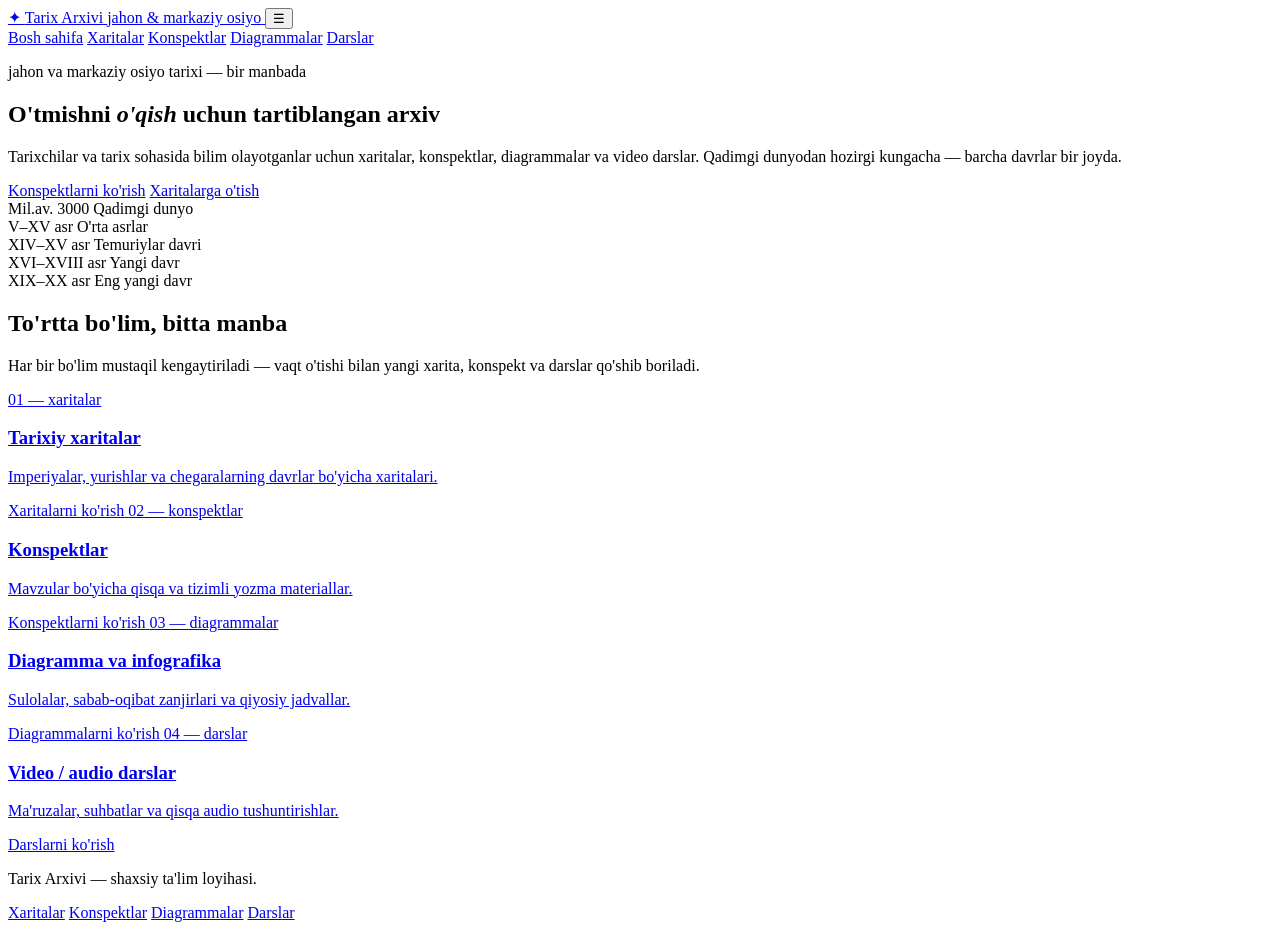
==== index.html @ 91f97379 "Create index.html" ====
<!DOCTYPE html>
<html lang="uz">
<head>
<meta charset="UTF-8">
<meta name="viewport" content="width=device-width, initial-scale=1.0">
<title>Tarix Arxivi — xaritalar, konspektlar va diagrammalar</title>
<meta name="description" content="Tarixchilar va tarix o'rganuvchilar uchun xaritalar, konspektlar, diagrammalar va video darslar to'plamlangan manba.">
<link rel="stylesheet" href="css/style.css">
</head>
<body>

<header class="site-header">
  <div class="wrap">
    <a href="index.html" class="brand">
      <span class="brand-mark">✦</span>
      <span class="brand-name">Tarix Arxivi</span>
      <span class="brand-sub">jahon &amp; markaziy osiyo</span>
    </a>
    <button class="nav-toggle" id="navToggle" aria-label="Menyuni ochish">☰</button>
    <nav class="main-nav" id="mainNav">
      <a href="index.html" class="active">Bosh sahifa</a>
      <a href="xaritalar.html">Xaritalar</a>
      <a href="konspektlar.html">Konspektlar</a>
      <a href="diagrammalar.html">Diagrammalar</a>
      <a href="darslar.html">Darslar</a>
    </nav>
  </div>
</header>

<section class="hero">
  <div class="wrap">
    <p class="hero-eyebrow">jahon va markaziy osiyo tarixi — bir manbada</p>
    <h1>O'tmishni <em>o'qish</em> uchun tartiblangan arxiv</h1>
    <p class="hero-lede">Tarixchilar va tarix sohasida bilim olayotganlar uchun xaritalar, konspektlar, diagrammalar va video darslar. Qadimgi dunyodan hozirgi kungacha — barcha davrlar bir joyda.</p>
    <div class="hero-actions">
      <a href="konspektlar.html" class="btn btn-primary">Konspektlarni ko'rish</a>
      <a href="xaritalar.html" class="btn btn-outline">Xaritalarga o'tish</a>
    </div>
  </div>
</section>

<section class="timeline">
  <div class="wrap">
    <div class="timeline-track">
      <div class="timeline-item">
        <span class="t-year">Mil.av. 3000</span>
        <span class="t-label">Qadimgi dunyo</span>
      </div>
      <div class="timeline-item">
        <span class="t-year">V–XV asr</span>
        <span class="t-label">O'rta asrlar</span>
      </div>
      <div class="timeline-item">
        <span class="t-year">XIV–XV asr</span>
        <span class="t-label">Temuriylar davri</span>
      </div>
      <div class="timeline-item">
        <span class="t-year">XVI–XVIII asr</span>
        <span class="t-label">Yangi davr</span>
      </div>
      <div class="timeline-item">
        <span class="t-year">XIX–XX asr</span>
        <span class="t-label">Eng yangi davr</span>
      </div>
    </div>
  </div>
</section>

<section class="wrap">
  <div class="section-heading">
    <h2>To'rtta bo'lim, bitta manba</h2>
    <p>Har bir bo'lim mustaqil kengaytiriladi — vaqt o'tishi bilan yangi xarita, konspekt va darslar qo'shib boriladi.</p>
  </div>
  <div class="card-grid">
    <a href="xaritalar.html" class="catalog-card">
      <span class="c-index">01 — xaritalar</span>
      <h3>Tarixiy xaritalar</h3>
      <p>Imperiyalar, yurishlar va chegaralarning davrlar bo'yicha xaritalari.</p>
      <span class="c-arrow">Xaritalarni ko'rish</span>
    </a>
    <a href="konspektlar.html" class="catalog-card">
      <span class="c-index">02 — konspektlar</span>
      <h3>Konspektlar</h3>
      <p>Mavzular bo'yicha qisqa va tizimli yozma materiallar.</p>
      <span class="c-arrow">Konspektlarni ko'rish</span>
    </a>
    <a href="diagrammalar.html" class="catalog-card">
      <span class="c-index">03 — diagrammalar</span>
      <h3>Diagramma va infografika</h3>
      <p>Sulolalar, sabab-oqibat zanjirlari va qiyosiy jadvallar.</p>
      <span class="c-arrow">Diagrammalarni ko'rish</span>
    </a>
    <a href="darslar.html" class="catalog-card">
      <span class="c-index">04 — darslar</span>
      <h3>Video / audio darslar</h3>
      <p>Ma'ruzalar, suhbatlar va qisqa audio tushuntirishlar.</p>
      <span class="c-arrow">Darslarni ko'rish</span>
    </a>
  </div>
</section>

<footer class="site-footer">
  <div class="wrap">
    <p>Tarix Arxivi — shaxsiy ta'lim loyihasi.</p>
    <nav class="footer-links">
      <a href="xaritalar.html">Xaritalar</a>
      <a href="konspektlar.html">Konspektlar</a>
      <a href="diagrammalar.html">Diagrammalar</a>
      <a href="darslar.html">Darslar</a>
    </nav>
  </div>
</footer>

<script src="js/main.js"></script>
</body>
</html>
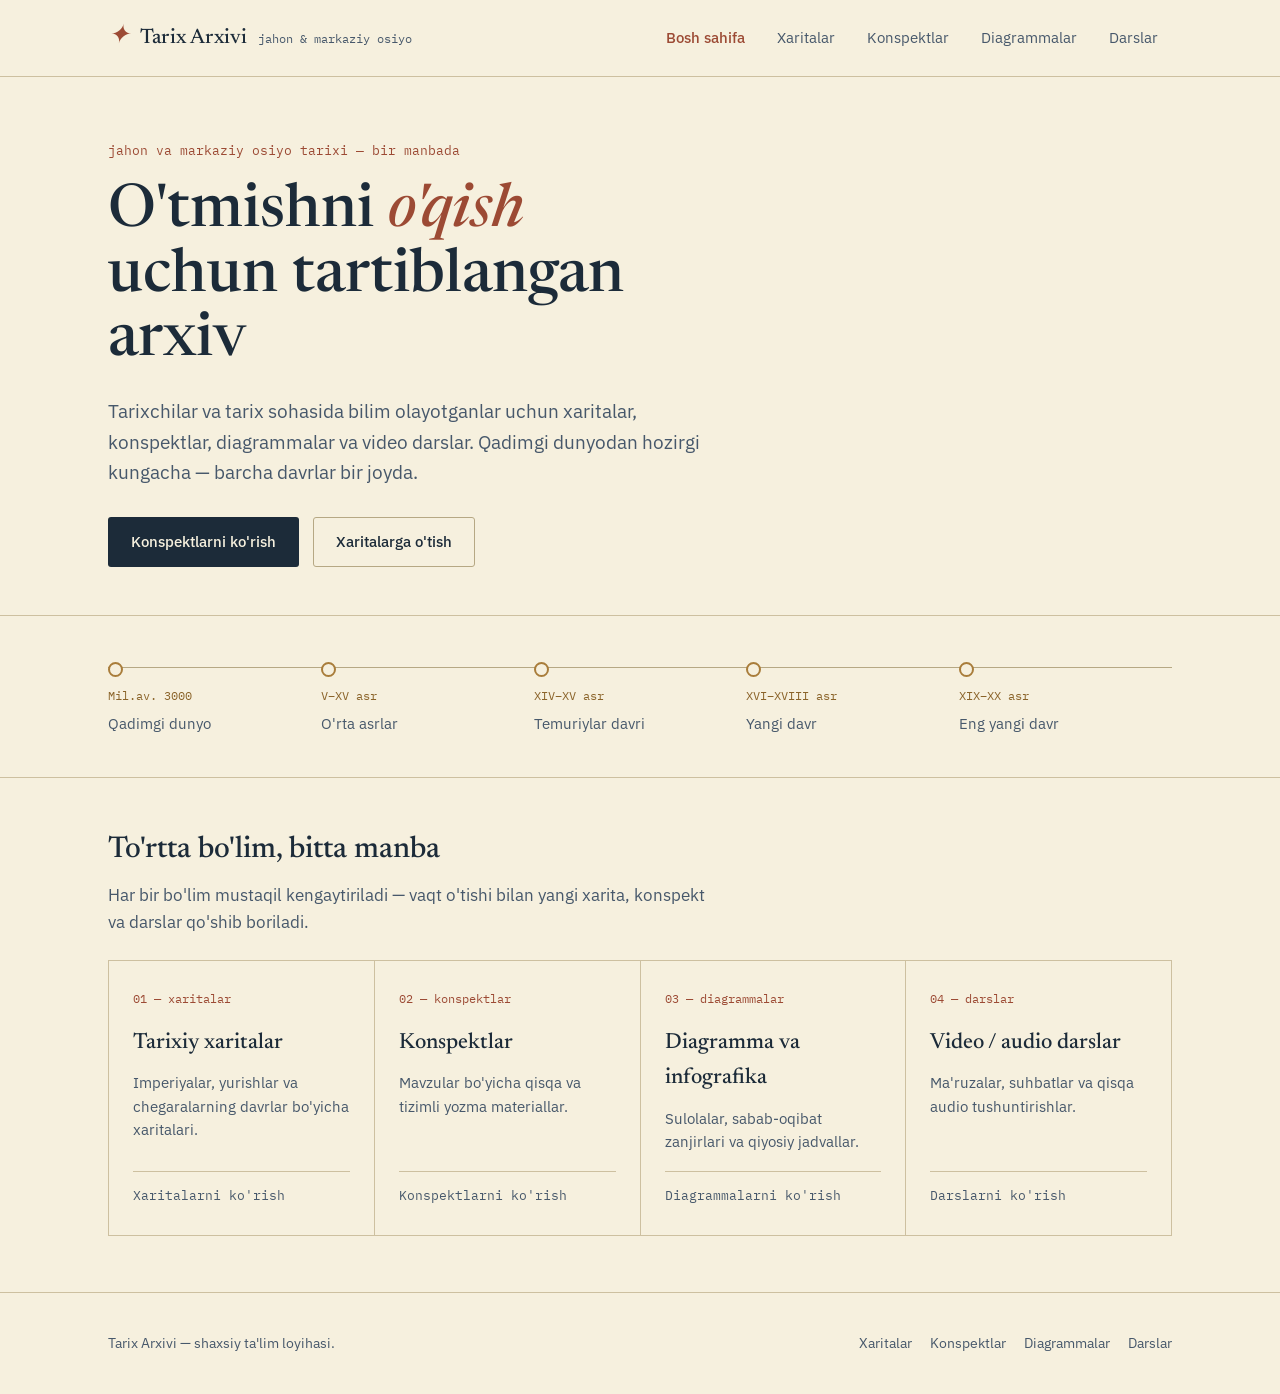
==== commit f8967716: "Update index.html" ====
--- a/index.html
+++ b/index.html
@@ -1,6 +1,7 @@
 <!DOCTYPE html>
 <html lang="uz">
 <head>
+  <meta name="google-site-verification" content="k8UO2YKH0HtpyxXB0EALM61pjePaF3m6Kvmbzlwe29Y" />
 <meta charset="UTF-8">
 <meta name="viewport" content="width=device-width, initial-scale=1.0">
 <title>Tarix Arxivi — xaritalar, konspektlar va diagrammalar</title>
--- a/css/style.css
+++ b/css/style.css
@@ -0,0 +1,589 @@
+/* ==========================================================================
+   TARIX ARXIVI — asosiy uslublar
+   ========================================================================== */
+
+@import url('https://fonts.googleapis.com/css2?family=Newsreader:ital,opsz,wght@0,6..72,400;0,6..72,500;0,6..72,600;1,6..72,400;1,6..72,500&family=IBM+Plex+Sans:wght@400;500;600&family=IBM+Plex+Mono:wght@400;500&display=swap');
+
+:root {
+  --ink: #1c2b39;
+  --ink-soft: #47586b;
+  --paper: #f6f0de;
+  --paper-deep: #ece0c2;
+  --bronze: #a97d3b;
+  --bronze-deep: #8a6329;
+  --rust: #9c4a34;
+  --line: #cdc0a0;
+  --line-deep: #b6a884;
+
+  --font-display: 'Newsreader', Georgia, serif;
+  --font-body: 'IBM Plex Sans', -apple-system, sans-serif;
+  --font-mono: 'IBM Plex Mono', monospace;
+
+  --max-width: 1120px;
+}
+
+* { box-sizing: border-box; }
+
+html {
+  scroll-behavior: smooth;
+}
+
+body {
+  margin: 0;
+  background: var(--paper);
+  color: var(--ink);
+  font-family: var(--font-body);
+  font-size: 17px;
+  line-height: 1.6;
+  -webkit-font-smoothing: antialiased;
+}
+
+@media (prefers-reduced-motion: reduce) {
+  html { scroll-behavior: auto; }
+  * { animation-duration: 0.001ms !important; transition-duration: 0.001ms !important; }
+}
+
+a { color: inherit; }
+
+img { max-width: 100%; display: block; }
+
+.wrap {
+  max-width: var(--max-width);
+  margin: 0 auto;
+  padding: 0 28px;
+}
+
+a:focus-visible,
+button:focus-visible,
+input:focus-visible,
+select:focus-visible {
+  outline: 2px solid var(--rust);
+  outline-offset: 3px;
+}
+
+.site-header {
+  position: sticky;
+  top: 0;
+  z-index: 40;
+  background: var(--paper);
+  border-bottom: 1px solid var(--line);
+}
+
+.site-header .wrap {
+  display: flex;
+  align-items: center;
+  justify-content: space-between;
+  height: 76px;
+}
+
+.brand {
+  display: flex;
+  align-items: baseline;
+  gap: 10px;
+  text-decoration: none;
+  color: var(--ink);
+}
+
+.brand-mark {
+  font-family: var(--font-display);
+  font-style: italic;
+  font-size: 26px;
+  font-weight: 500;
+  color: var(--rust);
+}
+
+.brand-name {
+  font-family: var(--font-display);
+  font-size: 21px;
+  font-weight: 500;
+  letter-spacing: 0.01em;
+}
+
+.brand-sub {
+  display: none;
+  font-family: var(--font-mono);
+  font-size: 12px;
+  color: var(--ink-soft);
+}
+
+@media (min-width: 640px) {
+  .brand-sub { display: inline; }
+}
+
+.main-nav {
+  display: flex;
+  gap: 4px;
+}
+
+.main-nav a {
+  text-decoration: none;
+  font-size: 15px;
+  color: var(--ink-soft);
+  padding: 8px 14px;
+  border-radius: 3px;
+  transition: color 0.15s ease, background 0.15s ease;
+}
+
+.main-nav a:hover {
+  color: var(--ink);
+  background: var(--paper-deep);
+}
+
+.main-nav a.active {
+  color: var(--rust);
+  font-weight: 500;
+}
+
+.nav-toggle {
+  display: none;
+  background: none;
+  border: 1px solid var(--line-deep);
+  border-radius: 3px;
+  width: 40px;
+  height: 40px;
+  font-size: 20px;
+  color: var(--ink);
+  cursor: pointer;
+}
+
+@media (max-width: 720px) {
+  .main-nav {
+    display: none;
+    position: absolute;
+    top: 76px;
+    left: 0;
+    right: 0;
+    flex-direction: column;
+    background: var(--paper);
+    border-bottom: 1px solid var(--line);
+    padding: 8px 20px 16px;
+  }
+  .main-nav.open { display: flex; }
+  .nav-toggle { display: block; }
+}
+
+.hero {
+  padding: 64px 0 48px;
+  border-bottom: 1px solid var(--line);
+}
+
+.hero-eyebrow {
+  font-family: var(--font-mono);
+  font-size: 13px;
+  color: var(--rust);
+  margin: 0 0 18px;
+}
+
+.hero h1 {
+  font-family: var(--font-display);
+  font-weight: 500;
+  font-size: clamp(36px, 6vw, 60px);
+  line-height: 1.08;
+  margin: 0 0 22px;
+  max-width: 14ch;
+}
+
+.hero h1 em {
+  font-style: italic;
+  color: var(--rust);
+}
+
+.hero-lede {
+  font-size: 19px;
+  color: var(--ink-soft);
+  max-width: 56ch;
+  margin: 0 0 30px;
+}
+
+.hero-actions {
+  display: flex;
+  flex-wrap: wrap;
+  gap: 14px;
+}
+
+.btn {
+  display: inline-flex;
+  align-items: center;
+  gap: 8px;
+  font-family: var(--font-body);
+  font-size: 15px;
+  font-weight: 500;
+  text-decoration: none;
+  padding: 12px 22px;
+  border-radius: 3px;
+  border: 1px solid transparent;
+  cursor: pointer;
+  transition: transform 0.12s ease, background 0.15s ease, border-color 0.15s ease;
+}
+
+.btn-primary {
+  background: var(--ink);
+  color: var(--paper);
+}
+.btn-primary:hover { background: #0f1a24; }
+
+.btn-outline {
+  background: transparent;
+  border-color: var(--line-deep);
+  color: var(--ink);
+}
+.btn-outline:hover { border-color: var(--rust); color: var(--rust); }
+
+.timeline {
+  padding: 40px 0;
+  border-bottom: 1px solid var(--line);
+  overflow-x: auto;
+}
+
+.timeline-track {
+  display: flex;
+  gap: 0;
+  min-width: 640px;
+  position: relative;
+}
+
+.timeline-track::before {
+  content: "";
+  position: absolute;
+  top: 11px;
+  left: 0;
+  right: 0;
+  height: 1px;
+  background: var(--line-deep);
+}
+
+.timeline-item {
+  flex: 1;
+  position: relative;
+  padding-top: 30px;
+  padding-right: 18px;
+}
+
+.timeline-item::before {
+  content: "";
+  position: absolute;
+  top: 6px;
+  left: 0;
+  width: 11px;
+  height: 11px;
+  border-radius: 50%;
+  background: var(--paper);
+  border: 2px solid var(--bronze);
+}
+
+.timeline-item .t-year {
+  font-family: var(--font-mono);
+  font-size: 12px;
+  color: var(--bronze-deep);
+  display: block;
+  margin-bottom: 4px;
+}
+
+.timeline-item .t-label {
+  font-size: 14.5px;
+  color: var(--ink-soft);
+  line-height: 1.4;
+}
+
+.section-heading {
+  padding: 48px 0 24px;
+}
+
+.section-heading h2 {
+  font-family: var(--font-display);
+  font-size: 30px;
+  font-weight: 500;
+  margin: 0 0 8px;
+}
+
+.section-heading p {
+  color: var(--ink-soft);
+  margin: 0;
+  max-width: 60ch;
+}
+
+.card-grid {
+  display: grid;
+  grid-template-columns: repeat(auto-fit, minmax(240px, 1fr));
+  gap: 1px;
+  background: var(--line);
+  border: 1px solid var(--line);
+  margin-bottom: 56px;
+}
+
+.catalog-card {
+  background: var(--paper);
+  padding: 28px 24px;
+  text-decoration: none;
+  color: var(--ink);
+  position: relative;
+  display: flex;
+  flex-direction: column;
+  min-height: 200px;
+  transition: background 0.15s ease;
+}
+
+.catalog-card:hover {
+  background: var(--paper-deep);
+}
+
+.catalog-card .c-index {
+  font-family: var(--font-mono);
+  font-size: 12px;
+  color: var(--rust);
+  margin-bottom: 18px;
+}
+
+.catalog-card h3 {
+  font-family: var(--font-display);
+  font-size: 22px;
+  font-weight: 500;
+  margin: 0 0 10px;
+}
+
+.catalog-card p {
+  color: var(--ink-soft);
+  font-size: 14.5px;
+  margin: 0;
+  flex-grow: 1;
+}
+
+.catalog-card .c-arrow {
+  margin-top: 18px;
+  font-family: var(--font-mono);
+  font-size: 13px;
+  color: var(--ink-soft);
+  border-top: 1px solid var(--line);
+  padding-top: 14px;
+}
+
+.page-header {
+  padding: 48px 0 32px;
+  border-bottom: 1px solid var(--line);
+}
+
+.page-header .p-kicker {
+  font-family: var(--font-mono);
+  font-size: 13px;
+  color: var(--rust);
+  margin: 0 0 14px;
+}
+
+.page-header h1 {
+  font-family: var(--font-display);
+  font-weight: 500;
+  font-size: clamp(30px, 4.5vw, 44px);
+  margin: 0 0 14px;
+}
+
+.page-header p {
+  color: var(--ink-soft);
+  max-width: 60ch;
+  margin: 0;
+  font-size: 17px;
+}
+
+.filter-row {
+  display: flex;
+  flex-wrap: wrap;
+  gap: 8px;
+  padding: 24px 0;
+}
+
+.filter-chip {
+  font-family: var(--font-mono);
+  font-size: 13px;
+  padding: 7px 14px;
+  border: 1px solid var(--line-deep);
+  border-radius: 3px;
+  background: transparent;
+  color: var(--ink-soft);
+  cursor: pointer;
+  transition: all 0.15s ease;
+}
+
+.filter-chip:hover { border-color: var(--rust); color: var(--rust); }
+
+.filter-chip.active {
+  background: var(--ink);
+  border-color: var(--ink);
+  color: var(--paper);
+}
+
+.item-list {
+  display: grid;
+  gap: 1px;
+  background: var(--line);
+  border: 1px solid var(--line);
+  margin-bottom: 24px;
+}
+
+.list-row {
+  background: var(--paper);
+  padding: 22px 24px;
+  display: grid;
+  grid-template-columns: 90px 1fr auto;
+  gap: 20px;
+  align-items: center;
+  text-decoration: none;
+  color: var(--ink);
+  transition: background 0.15s ease;
+}
+
+.list-row:hover { background: var(--paper-deep); }
+
+.list-row .row-era {
+  font-family: var(--font-mono);
+  font-size: 12.5px;
+  color: var(--bronze-deep);
+}
+
+.list-row .row-body h3 {
+  font-family: var(--font-display);
+  font-size: 19px;
+  font-weight: 500;
+  margin: 0 0 4px;
+}
+
+.list-row .row-body p {
+  margin: 0;
+  font-size: 14px;
+  color: var(--ink-soft);
+}
+
+.list-row .row-tag {
+  font-family: var(--font-mono);
+  font-size: 12px;
+  color: var(--ink-soft);
+  border: 1px solid var(--line-deep);
+  padding: 4px 10px;
+  border-radius: 3px;
+  white-space: nowrap;
+}
+
+@media (max-width: 600px) {
+  .list-row {
+    grid-template-columns: 1fr;
+    gap: 6px;
+  }
+  .list-row .row-tag { justify-self: start; }
+}
+
+.media-grid {
+  display: grid;
+  grid-template-columns: repeat(auto-fit, minmax(260px, 1fr));
+  gap: 24px;
+  margin-bottom: 40px;
+}
+
+.media-card {
+  border: 1px solid var(--line-deep);
+  background: var(--paper);
+}
+
+.media-thumb {
+  aspect-ratio: 16/9;
+  background: var(--ink);
+  color: var(--paper);
+  display: flex;
+  align-items: center;
+  justify-content: center;
+  font-family: var(--font-mono);
+  font-size: 13px;
+  position: relative;
+}
+
+.media-thumb::after {
+  content: "▶";
+  position: absolute;
+  font-size: 22px;
+  color: var(--bronze);
+}
+
+.media-body { padding: 18px 20px; }
+
+.media-body .m-kind {
+  font-family: var(--font-mono);
+  font-size: 11.5px;
+  color: var(--rust);
+  margin: 0 0 8px;
+}
+
+.media-body h3 {
+  font-family: var(--font-display);
+  font-size: 18px;
+  font-weight: 500;
+  margin: 0 0 6px;
+}
+
+.media-body p {
+  font-size: 13.5px;
+  color: var(--ink-soft);
+  margin: 0;
+}
+
+.diagram-panel {
+  border: 1px solid var(--line-deep);
+  background: var(--paper);
+  padding: 32px;
+  margin-bottom: 24px;
+}
+
+.diagram-panel h3 {
+  font-family: var(--font-display);
+  font-size: 21px;
+  font-weight: 500;
+  margin: 0 0 6px;
+}
+
+.diagram-panel .d-note {
+  font-size: 14px;
+  color: var(--ink-soft);
+  margin: 0 0 22px;
+}
+
+.map-embed {
+  border: 1px solid var(--line-deep);
+  background: var(--paper-deep);
+  aspect-ratio: 16/9;
+  display: flex;
+  align-items: center;
+  justify-content: center;
+  color: var(--ink-soft);
+  font-family: var(--font-mono);
+  font-size: 13px;
+  margin-bottom: 18px;
+}
+
+.site-footer {
+  border-top: 1px solid var(--line);
+  padding: 40px 0;
+  margin-top: 40px;
+}
+
+.site-footer .wrap {
+  display: flex;
+  flex-wrap: wrap;
+  justify-content: space-between;
+  gap: 16px;
+  align-items: center;
+}
+
+.site-footer p {
+  font-size: 13.5px;
+  color: var(--ink-soft);
+  margin: 0;
+}
+
+.footer-links {
+  display: flex;
+  gap: 18px;
+}
+
+.footer-links a {
+  font-size: 13.5px;
+  text-decoration: none;
+  color: var(--ink-soft);
+}
+
+.footer-links a:hover { color: var(--rust); }
